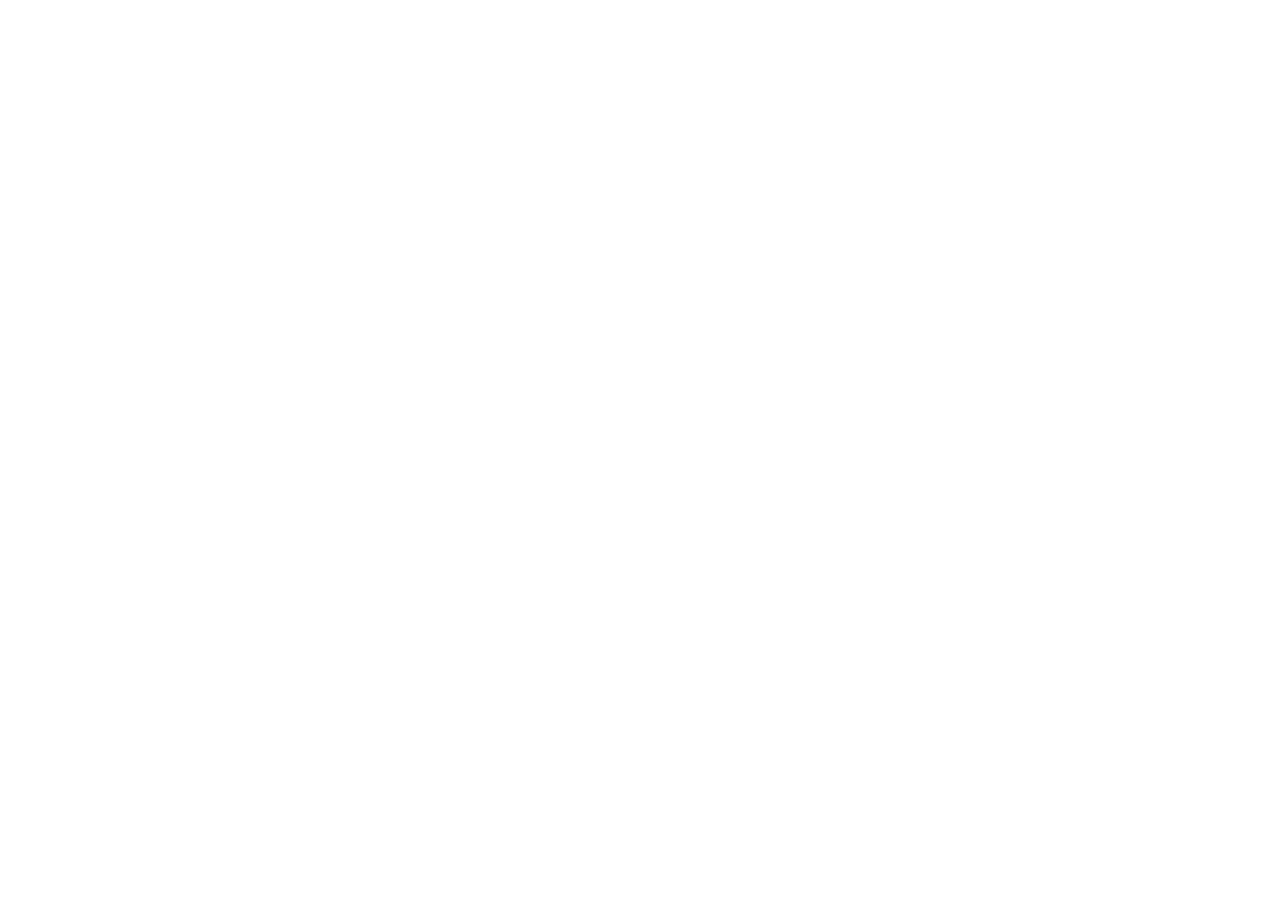
==== index.html @ a9659545 "first commit" ====
<!DOCTYPE html>
<html lang="es">
<head>
    <meta charset="UTF-8">
    <meta name="viewport" content="width=device-width, initial-scale=1.0">
    <title>Encriptador Reto Alura</title>
    <link rel="stylesheet" href="style.css">
</head>
<body>
    
</body>
<script src="script.js"></script>
</html>
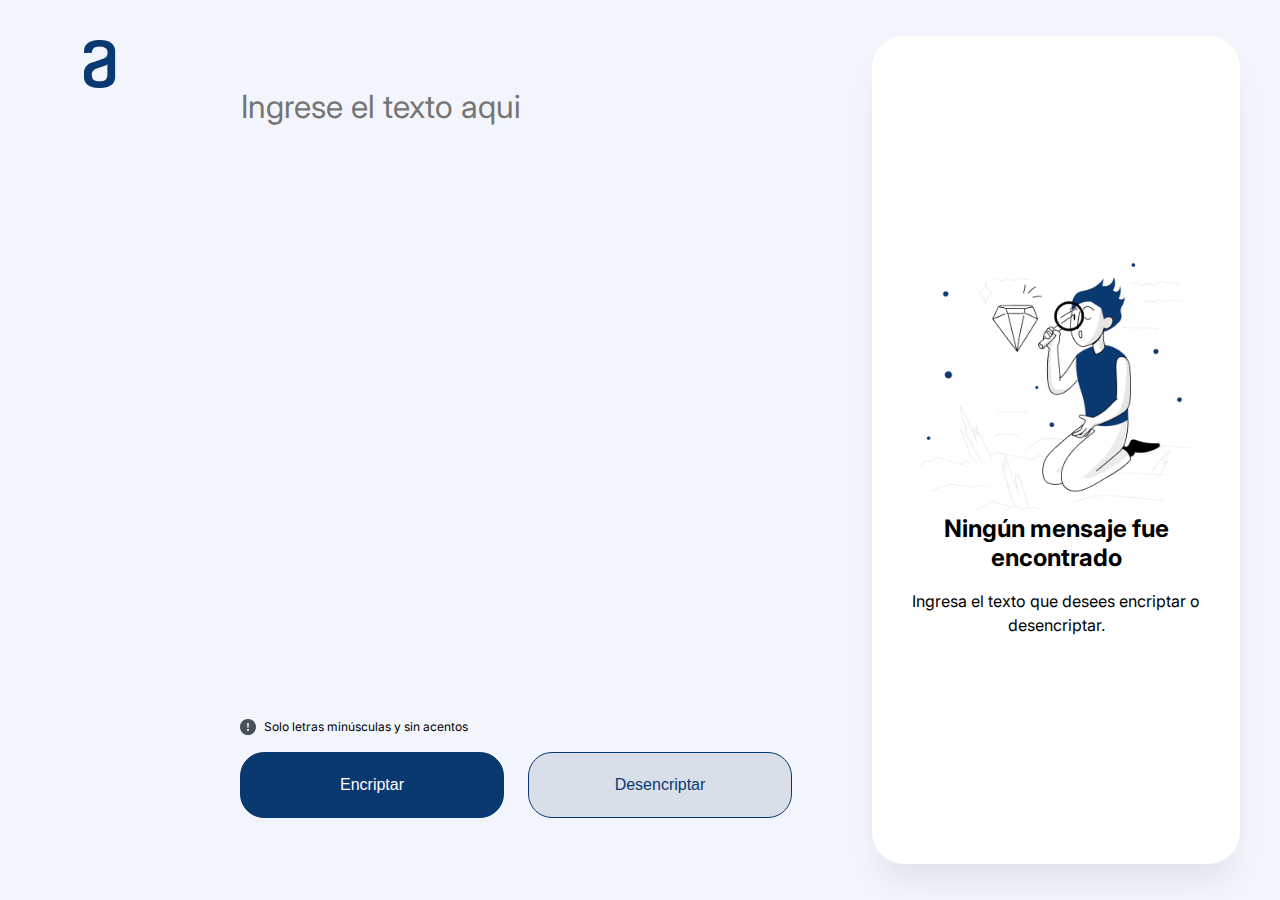
==== commit 781ab58f: "Segundo commit" ====
--- a/index.html
+++ b/index.html
@@ -5,9 +5,32 @@
     <meta name="viewport" content="width=device-width, initial-scale=1.0">
     <title>Encriptador Reto Alura</title>
     <link rel="stylesheet" href="style.css">
+    <link rel="icon" type="image/jpg" href="assets/favicon.svg"/>
 </head>
 <body>
-    
+    <div class="logo">
+        <img src="./assets/Logo.png" alt="Logo Alura">
+    </div>
+    <div class="encriptador">
+        <div class="encriptador__texto">
+            <textarea placeholder="Ingrese el texto aqui"></textarea>
+        </div>
+        <div class="alert">
+            <img src="./assets/alert.svg" alt="ícono alerta">
+            <p>Solo letras minúsculas y sin acentos</p>
+        </div>
+        <div class="encriptador__buttons">
+            <button id="button_dark">Encriptar</button>
+            <button id="button_light">Desencriptar</button>
+        </div>
+    </div>
+    <div class="mensaje-final">
+        <div class="mensaje-final__content">
+            <img src="./assets/Muñeco.png" alt="Muñeco explorador">
+            <h2>Ningún mensaje fue encontrado</h2>
+            <p>Ingresa el texto que desees encriptar o desencriptar.</p>
+        </div>
+    </div>
 </body>
 <script src="script.js"></script>
 </html>--- a/style.css
+++ b/style.css
@@ -0,0 +1,139 @@
+@import url('https://fonts.googleapis.com/css2?family=Inter:ital,opsz,wght@0,14..32,100..900;1,14..32,100..900&family=Montserrat:ital@0;1&display=swap');
+
+:root {
+    --blanco: #FFFFFF;
+    --fondo: #F3F5FC;
+    --sombra-main: 0 24px 32px -8px rgba(0, 0, 0, 0.08);
+    --dark-blue: #0A3871;
+    --light-blue: #D8DFE8;
+    --inter: "Inter", sans-serif;
+    font-family: "Inter", sans-serif;
+}
+
+* {
+    margin: 0;
+    padding: 0;
+}
+
+body {
+    display: flex;
+    justify-content: center;
+    align-items: center;
+    height: 100vh;
+    padding: 0 2.5rem 0;
+    background-color: var(--fondo);
+}
+
+.logo {
+    display: flex;
+    justify-content: center;
+    height: 100%;
+}
+
+.logo img{
+    height: 3rem;
+    padding-top: 2.5rem;
+}
+
+.encriptador {
+    width: 50%;
+    height: 100%;
+    display: flex;
+    flex-direction: column;
+    justify-content: center;
+    padding: 0 80px 0;
+}
+
+
+.encriptador__texto textarea{
+    font-size: 2rem;
+    font-weight: 400;
+    line-height: 3rem;
+    resize: none;
+    width: 100%;
+    height: 70vh;
+    background-color: transparent;
+    border-color: transparent;
+    font-size: rem;
+    font-weight: 400;
+    line-height: 3rem;
+    color: var(--dark-blue);
+    font-family: var(--inter);
+}
+.encriptador__texto textarea:focus{
+    outline: none;
+}
+
+.encriptador__buttons{
+    width: 100%;
+    display: flex;
+    gap: 1.5rem;
+}
+
+.encriptador__buttons button{
+    flex: 1;
+    border-radius: 24px;
+    height: 4.18rem;
+    border: 1px solid var(--dark-blue);
+    font-size: 1rem;
+    font-weight: 400;
+    line-height: 20px;
+}
+
+.alert{
+    display: flex;
+    gap: 0.5rem;
+    font-size: 0.75rem;
+    font-weight: 400;
+    line-height: 1.125rem;
+    padding-bottom: 1rem;
+}
+
+.alert img{
+    width: 1rem;
+}
+
+#button_dark{
+    color: var(--blanco);
+    background-color: var(--dark-blue);
+}
+
+#button_light{
+    color: var(--dark-blue);
+    background-color: var(--light-blue);
+}
+
+
+.mensaje-final {
+    width: 400px;
+    height: 92%;
+    background-color: var(--blanco);
+    border-radius: 32px;
+    box-shadow: var(--sombra-main);
+    display: flex;
+    align-items: center;
+    justify-content: center;
+    flex-direction: column;
+}
+
+.mensaje-final__content{
+    padding: 5rem 2rem;
+    text-align: center;
+}
+
+.mensaje-final img {
+    width: 90%;
+}
+
+.mensaje-final h2{
+    font-weight: 700;
+    font-size: 150%;
+    line-height: 28.8px;
+    padding-bottom: 1rem;
+}
+
+.mensaje-final p{
+    font-weight: 400;
+    font-size: 100%;
+    line-height: 24px;
+}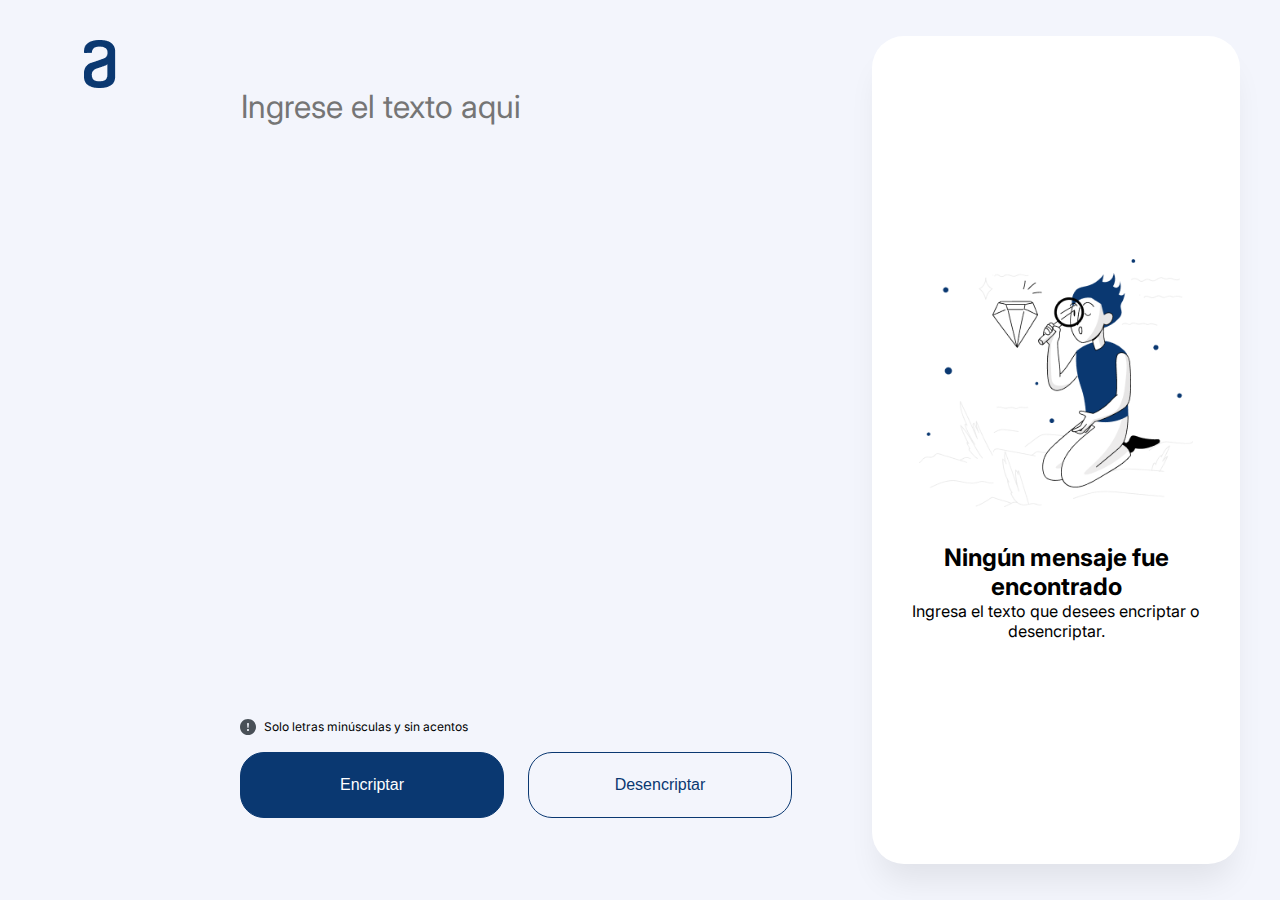
==== commit 82b08e75: "Version 05-08" ====
--- a/index.html
+++ b/index.html
@@ -6,6 +6,7 @@
     <title>Encriptador Reto Alura</title>
     <link rel="stylesheet" href="style.css">
     <link rel="icon" type="image/jpg" href="assets/favicon.svg"/>
+    <script src="script.js"></script>
 </head>
 <body>
     <div class="logo">
@@ -13,24 +14,38 @@
     </div>
     <div class="encriptador">
         <div class="encriptador__texto">
-            <textarea placeholder="Ingrese el texto aqui"></textarea>
+            <textarea id="input_text" placeholder="Ingrese el texto aqui"></textarea>
         </div>
         <div class="alert">
             <img src="./assets/alert.svg" alt="ícono alerta">
             <p>Solo letras minúsculas y sin acentos</p>
         </div>
         <div class="encriptador__buttons">
-            <button id="button_dark">Encriptar</button>
-            <button id="button_light">Desencriptar</button>
+            <button id="button_dark" onclick="encriptarTexto()">Encriptar</button>
+            <button id="button_light" onclick="desencriptarTexto()">Desencriptar</button>
         </div>
     </div>
-    <div class="mensaje-final">
-        <div class="mensaje-final__content">
-            <img src="./assets/Muñeco.png" alt="Muñeco explorador">
-            <h2>Ningún mensaje fue encontrado</h2>
-            <p>Ingresa el texto que desees encriptar o desencriptar.</p>
+    <div class="msg">
+        <div class="msg__placeholder" id="mensaje-final__content_id">
+            <div class="msg__placeholder-image">
+                <img src="./assets/Muñeco.png" alt="Muñeco explorador">
+            </div>
+            <div class="msg__placeholder-text">
+                <h2>Ningún mensaje fue encontrado</h2>
+                <p>Ingresa el texto que desees encriptar o desencriptar.</p>
+            </div>
+            
+        </div>
+        <div class="msg__converted" id="mensaje-final__encript_id">
+            <div class="msg__converted-text">
+                <textarea id="mensaje-final__texto" readonly="readonly"></textarea>
+            </div>
+            <div class="msg__converted-copy">
+                <!-- <span>a</span> -->
+                <button id="copiar" onclick="copiarText()">Copiar</button>
+            </div>
         </div>
     </div>
 </body>
-<script src="script.js"></script>
+
 </html>--- a/style.css
+++ b/style.css
@@ -5,7 +5,11 @@
     --fondo: #F3F5FC;
     --sombra-main: 0 24px 32px -8px rgba(0, 0, 0, 0.08);
     --dark-blue: #0A3871;
+    --dark-blue-hover: #0E4993;
     --light-blue: #D8DFE8;
+
+    --gray-400: #495057;
+    --hover-transparent: #F6F8FF;
     --inter: "Inter", sans-serif;
     font-family: "Inter", sans-serif;
 }
@@ -96,44 +100,272 @@
 #button_dark{
     color: var(--blanco);
     background-color: var(--dark-blue);
+    transition: 0.3s;
+    font-size: 1rem;
+}
+
+#button_dark:hover{
+    background-color: var(--dark-blue-hover);
+    transition: 0.3s;
+    font-size: 1rem;
 }
 
 #button_light{
     color: var(--dark-blue);
-    background-color: var(--light-blue);
-}
-
-
-.mensaje-final {
+    background-color: transparent;
+    transition: 0.3s;
+}
+
+#button_light:hover{
+    transition: 0.3s;
+    background-color: var(--hover-transparent);
+}
+
+.msg{
     width: 400px;
     height: 92%;
     background-color: var(--blanco);
     border-radius: 32px;
     box-shadow: var(--sombra-main);
-    display: flex;
-    align-items: center;
+    position: relative;
+}
+
+.msg__placeholder{
+    display: flex;
     justify-content: center;
     flex-direction: column;
-}
-
-.mensaje-final__content{
-    padding: 5rem 2rem;
     text-align: center;
-}
-
-.mensaje-final img {
+    gap: 2rem;
+    padding: 0 2rem;
+    height: 100%;    
+}
+
+.msg__placeholder-image img {
     width: 90%;
 }
 
-.mensaje-final h2{
+.msg__placeholder-image h2{
     font-weight: 700;
     font-size: 150%;
     line-height: 28.8px;
     padding-bottom: 1rem;
 }
 
-.mensaje-final p{
+.msg__placeholder-image p{
     font-weight: 400;
     font-size: 100%;
     line-height: 24px;
-}+}
+
+.msg__converted{
+    height: 100%;
+    padding: 2rem 2rem 0;
+    display: none;
+    flex-direction: column;
+    
+}
+
+.msg__converted-text{
+    height: 80%;
+
+}
+
+#mensaje-final__texto{
+    font-size: 1.5rem;
+    font-weight: 400;
+    line-height: 2rem;
+    padding: 0rem 0;
+    /* padding: 3rem 0 0; */
+    resize: none;
+    width: 100%;
+    height: 100%;
+    background-color: transparent;
+    border-color: transparent;
+    color: var(--dark-blue);
+    font-family: var(--inter);
+}
+
+#mensaje-final__texto:focus{
+    outline: none;
+}
+
+.msg__converted-copy{
+    /* position: relative; */
+    width: 100%;
+    height: 15%;
+    display: flex;
+    justify-content: center;
+    align-items: center;
+}
+
+#copiar{
+    width: 100%;
+    height: 53%;
+    border-radius: 24px;
+    border: 1px solid var(--dark-blue);
+    font-size: 1rem;
+    font-weight: 400;
+    line-height: 20px;
+    background-color: transparent;
+    transition: 0.3s;
+}
+
+#copiar:hover{
+    background-color: var(--hover-transparent);
+    transition: 0.3s;
+}
+
+
+
+
+@media (max-width: 768px) and (min-width: 413px) {
+    * {
+        padding: 0;
+        margin: 0;
+    }
+
+    body {
+        flex-direction: column;
+        height: auto;
+        align-items: start;
+        padding-bottom: 3rem;
+    }
+    .logo img{
+        padding-right: 70%;
+    }
+    .encriptador {
+        padding: 3rem 0;
+        width: 100%;
+    }
+    .encriptador__texto textarea{
+        height: 40vh;
+    }
+    .msg{
+        width: 100%;
+    }
+    .msg__placeholder-image{
+        display: none;
+    }
+    .msg__placeholder-text{
+        padding: 2rem 0;
+        display: flex;
+        flex-direction: column;
+        gap: 1rem;
+    }
+
+
+
+    .msg__converted{
+        padding: 2rem;
+        display: none;
+        height: auto;
+    }
+    .msg__converted-text{
+        height: 15vh;
+        padding-bottom: 2rem;
+
+    }
+    #mensaje-final__texto{
+        resize: block;
+        padding: 0;
+        height: 100%;
+    }
+
+
+
+    .msg__converted-copy{
+        height: auto;
+        position: static;
+    }
+    .alert{
+        font-size: 1.2rem;
+        padding-bottom: 2rem;
+        align-items: center;
+    }
+    .alert img{
+        width: 1.5rem;
+    }
+    #copiar{
+        padding: 1.5rem;
+    }
+    .msg__converted-copy{
+        width: 100%;
+    }
+}
+
+@media (max-width: 412px) {
+
+    * {
+        padding: 0;
+        margin: 0;
+    }
+
+    body {
+        flex-direction: column;
+        height: auto;
+        align-items: start;
+        padding: 1.25rem 1rem 2rem;
+
+    }
+    .logo img{
+        padding: 0;
+        padding-right: 70%;
+    }
+    
+    .encriptador {
+        padding: 3rem 0;
+        width: 100%;
+    }
+    .encriptador__texto textarea{
+        font-size: 2rem;
+    }
+    .encriptador__buttons{
+        flex-wrap: wrap;
+        flex-direction: column;
+        gap: 1.5rem;
+    }
+    .encriptador__buttons button{
+        padding: 1.5rem;
+    }
+    .msg{
+        width: 100%;
+    }
+    .msg__placeholder-text{
+        padding: 2rem 0;
+        display: flex;
+        flex-direction: column;
+        gap: 1rem;
+    }
+    .msg__placeholder-image{
+        display: none;
+    }
+
+    .msg__converted{
+        padding: 2rem;
+        display: none;
+        height: auto;
+    }
+    .msg__converted-text{
+        height: 15vh;
+        padding-bottom: 2rem;
+
+    }
+    #mensaje-final__texto{
+        resize: block;
+        padding: 0;
+        height: 100%;
+    }
+
+    .alert{
+        font-size: 0.75rem;
+        padding-bottom: 2rem;
+        align-items: center;
+    }
+    .alert img{
+        width: 1rem;
+    }
+
+    #copiar{
+        padding: 1.5rem;
+    }
+}
